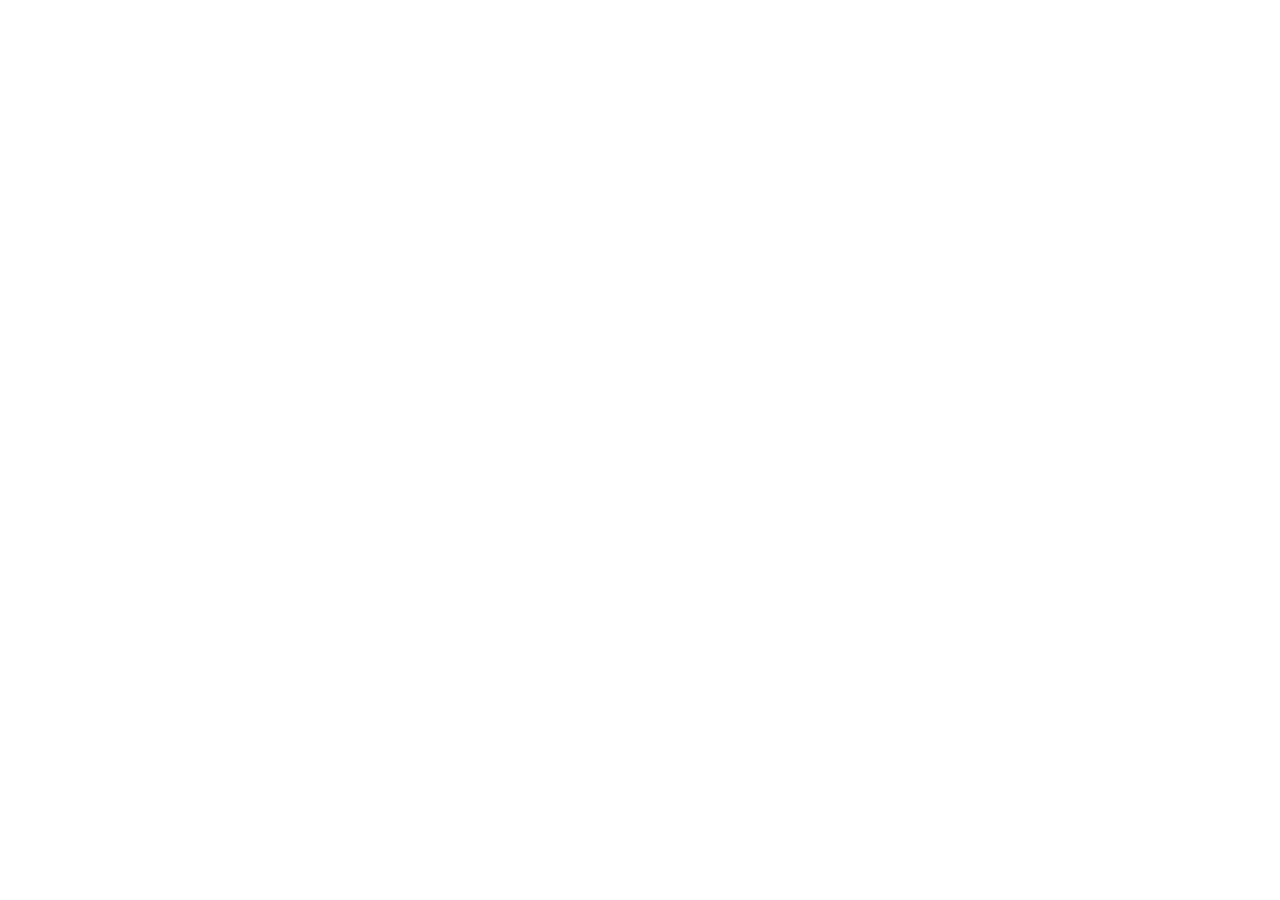
==== history.html @ 96cc74cd "htmlファイルの作成" ====
<!DOCTYPE html>
<html lang="ja">
    <head>
        <meta charset="UTF-8">
        <title>歴史</title>
        <link rel="stylesheet" type="text/css" href="css/style.css">
    <head>
    <body>
    </body>
</html>
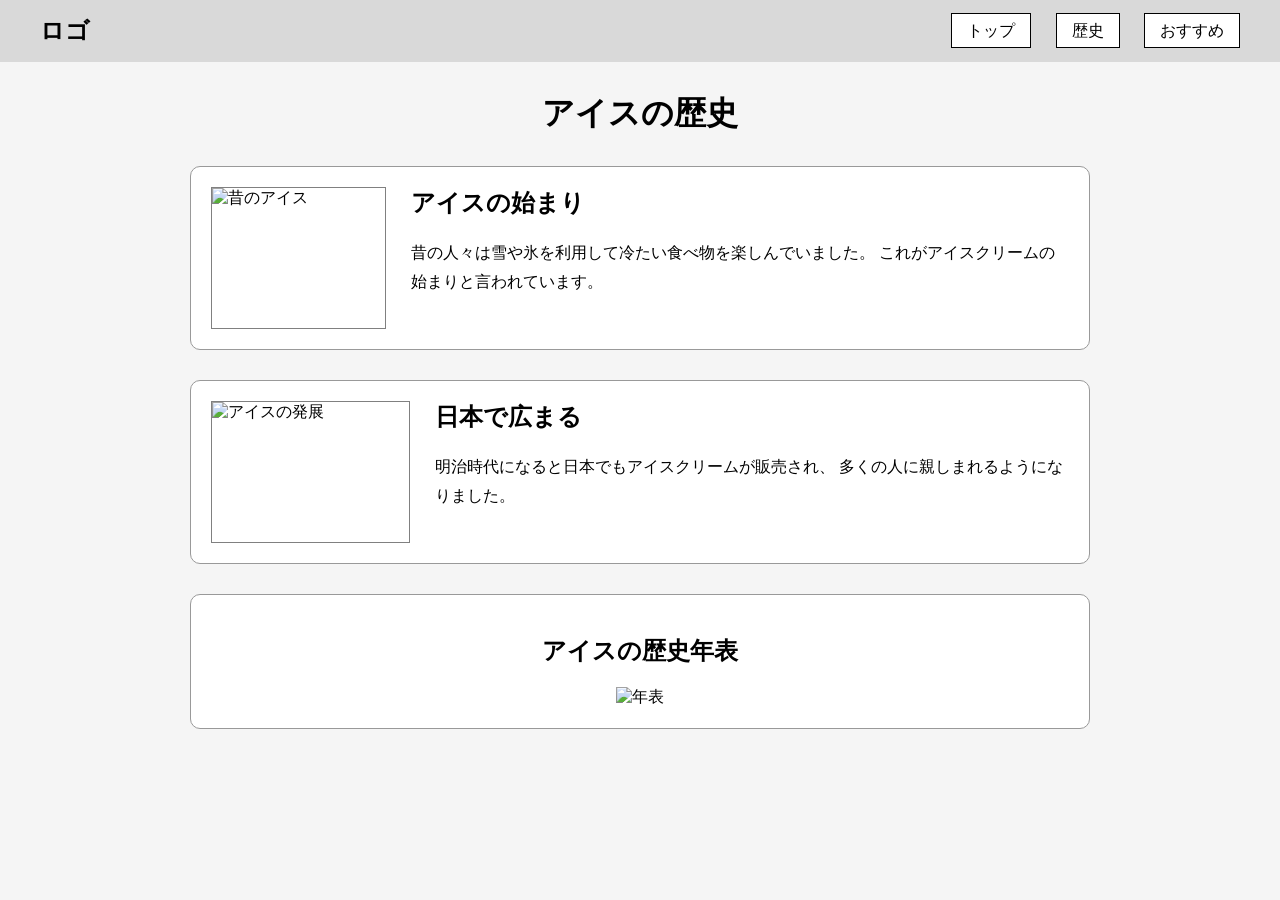
==== commit 864b294a: "歴史ページの枠組み作成" ====
--- a/history.html
+++ b/history.html
@@ -1,10 +1,75 @@
 <!DOCTYPE html>
 <html lang="ja">
-    <head>
-        <meta charset="UTF-8">
-        <title>歴史</title>
-        <link rel="stylesheet" type="text/css" href="css/style.css">
-    <head>
-    <body>
-    </body>
+<head>
+    <meta charset="UTF-8">
+    <title>アイスの歴史</title>
+    <link rel="stylesheet" href="css/history.css">
+</head>
+
+<body>
+
+<header>
+    <div class="logo">ロゴ</div>
+
+    <nav>
+        <a href="index.html">トップ</a>
+        <a href="history.html">歴史</a>
+        <a href="recommend.html">おすすめ</a>
+    </nav>
+</header>
+
+
+<main>
+
+<h1>アイスの歴史</h1>
+
+<section class="history">
+
+    <div class="history-box">
+
+        <img src="image/images.jpg" alt="昔のアイス">
+
+        <div class="text">
+            <h2>アイスの始まり</h2>
+
+            <p>
+                昔の人々は雪や氷を利用して冷たい食べ物を楽しんでいました。
+                これがアイスクリームの始まりと言われています。
+            </p>
+
+        </div>
+
+    </div>
+
+
+    <div class="history-box">
+
+        <img src="image/images.jpg" alt="アイスの発展">
+
+        <div class="text">
+            <h2>日本で広まる</h2>
+
+            <p>
+                明治時代になると日本でもアイスクリームが販売され、
+                多くの人に親しまれるようになりました。
+            </p>
+
+        </div>
+
+    </div>
+
+</section>
+
+
+<section class="timeline">
+
+    <h2>アイスの歴史年表</h2>
+
+    <img src="image/images.png" alt="年表">
+
+</section>
+
+</main>
+
+</body>
 </html>
--- a/css/history.css
+++ b/css/history.css
@@ -0,0 +1,97 @@
+/* 全体 */
+
+body{
+    margin:0;
+    font-family:Arial, sans-serif;
+    background:#f5f5f5;
+}
+
+
+/* ヘッダー */
+
+header{
+    display:flex;
+    justify-content:space-between;
+    align-items:center;
+    background:#d9d9d9;
+    padding:15px 40px;
+}
+
+.logo{
+    font-size:24px;
+    font-weight:bold;
+}
+
+nav a{
+    text-decoration:none;
+    color:black;
+    margin-left:20px;
+    padding:8px 15px;
+    border:1px solid black;
+    background:white;
+}
+
+nav a:hover{
+    background:#ddd;
+}
+
+
+/* メイン */
+
+main{
+    width:900px;
+    margin:30px auto;
+}
+
+h1{
+    text-align:center;
+    margin-bottom:30px;
+}
+
+
+/* 歴史説明 */
+
+.history-box{
+    display:flex;
+    align-items:flex-start;
+    background:white;
+    padding:20px;
+    margin-bottom:30px;
+    border:1px solid #999;
+    border-radius:10px;
+}
+
+.history-box img{
+    width:220px;
+    height:140px;
+    object-fit:cover;
+    border:1px solid gray;
+}
+
+.text{
+    margin-left:25px;
+}
+
+.text h2{
+    margin-top:0;
+}
+
+.text p{
+    line-height:1.8;
+}
+
+
+/* 年表 */
+
+.timeline{
+    background:white;
+    padding:20px;
+    border:1px solid #999;
+    border-radius:10px;
+    text-align:center;
+}
+
+.timeline img{
+    width:100%;
+    max-width:700px;
+}
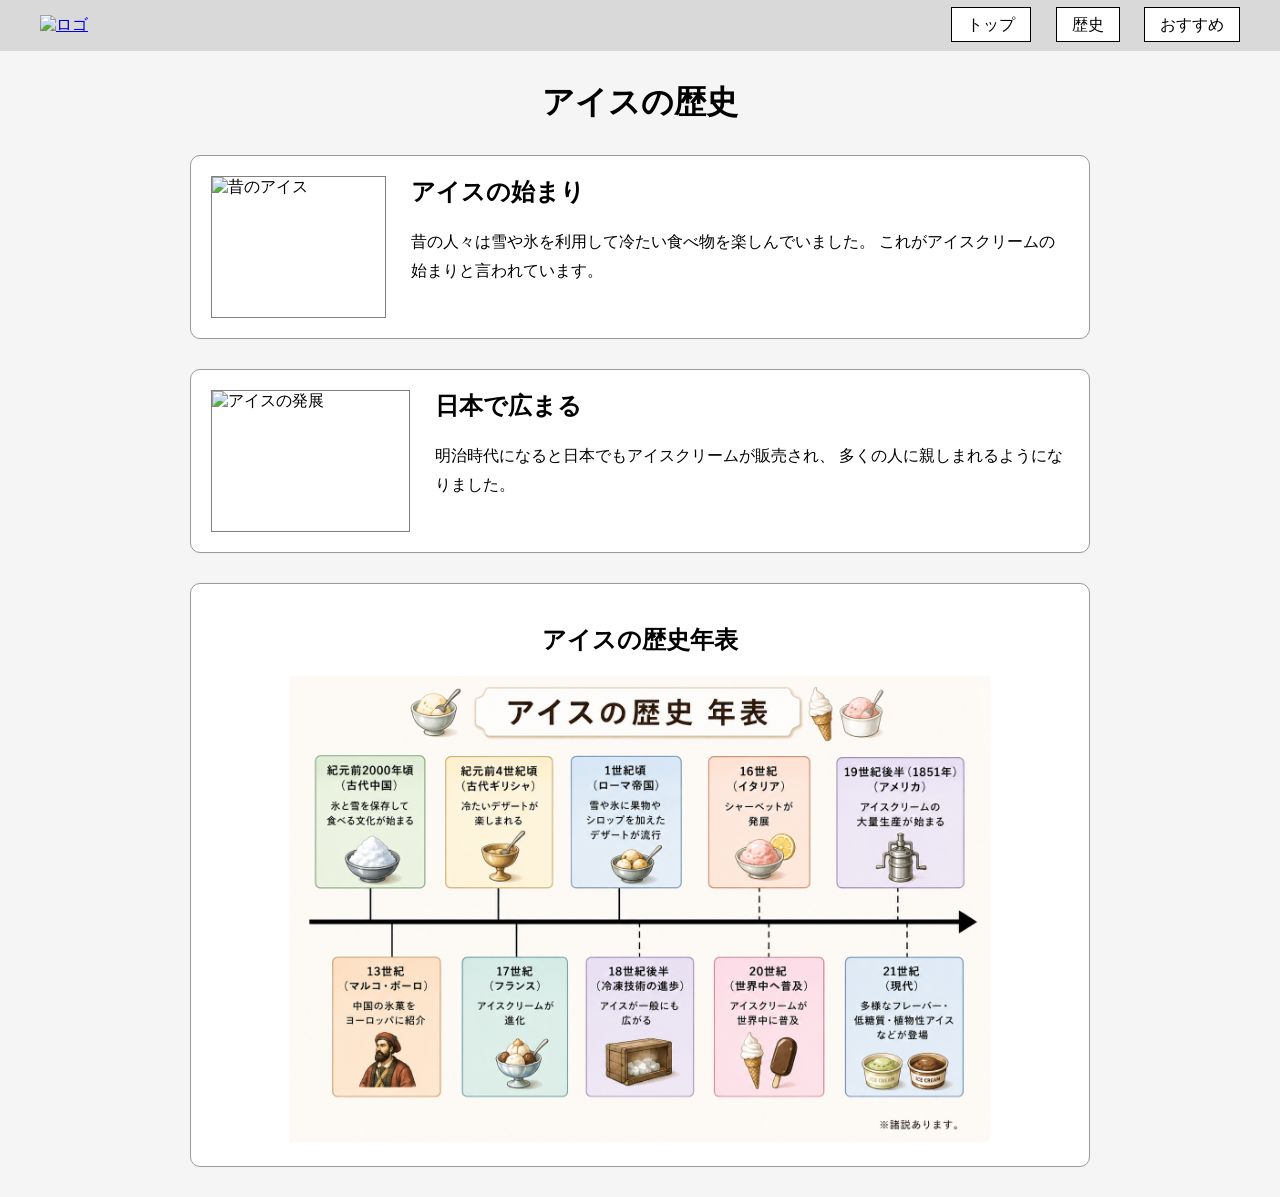
==== commit 4cbd0fab: "年表の作成とcssの整理" ====
--- a/history.html
+++ b/history.html
@@ -3,13 +3,16 @@
 <head>
     <meta charset="UTF-8">
     <title>アイスの歴史</title>
+    <link rel="stylesheet" href="css/style.css">
     <link rel="stylesheet" href="css/history.css">
 </head>
 
 <body>
 
 <header>
-    <div class="logo">ロゴ</div>
+    <a href="index.html">
+        <img src="images/logo.png" alt="ロゴ" height="24">
+    </a>
 
     <nav>
         <a href="index.html">トップ</a>
@@ -65,7 +68,7 @@
 
     <h2>アイスの歴史年表</h2>
 
-    <img src="image/images.png" alt="年表">
+    <img src="images/nenpyo.png" alt="年表">
 
 </section>
 
--- a/css/style.css
+++ b/css/style.css
@@ -0,0 +1,32 @@
+/* 全体 */
+
+body{
+    margin:0;
+    font-family:Arial, sans-serif;
+    background:#f5f5f5;
+}
+
+
+/* ヘッダー */
+
+header{
+    display:flex;
+    justify-content:space-between;
+    align-items:center;
+    background:#d9d9d9;
+    padding:15px 40px;
+}
+
+
+nav a{
+    text-decoration:none;
+    color:black;
+    margin-left:20px;
+    padding:8px 15px;
+    border:1px solid black;
+    background:white;
+}
+
+nav a:hover{
+    background:#ddd;
+}
--- a/css/history.css
+++ b/css/history.css
@@ -1,41 +1,3 @@
-/* 全体 */
-
-body{
-    margin:0;
-    font-family:Arial, sans-serif;
-    background:#f5f5f5;
-}
-
-
-/* ヘッダー */
-
-header{
-    display:flex;
-    justify-content:space-between;
-    align-items:center;
-    background:#d9d9d9;
-    padding:15px 40px;
-}
-
-.logo{
-    font-size:24px;
-    font-weight:bold;
-}
-
-nav a{
-    text-decoration:none;
-    color:black;
-    margin-left:20px;
-    padding:8px 15px;
-    border:1px solid black;
-    background:white;
-}
-
-nav a:hover{
-    background:#ddd;
-}
-
-
 /* メイン */
 
 main{
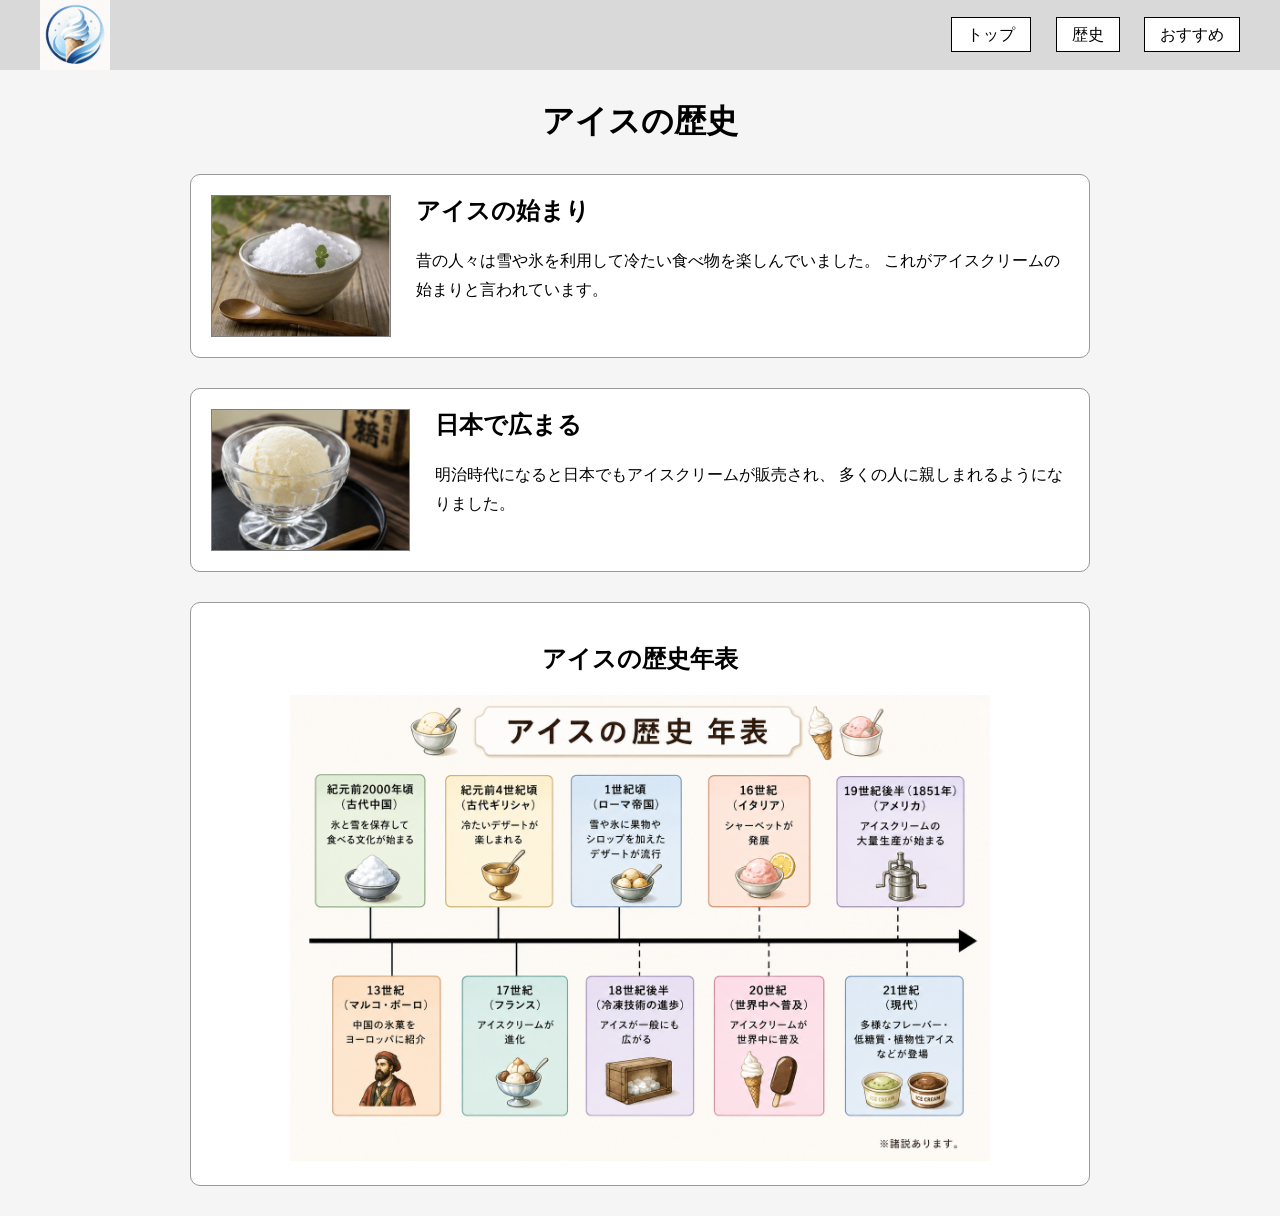
==== commit f32c3334: "ロゴと画像の作成" ====
--- a/history.html
+++ b/history.html
@@ -10,8 +10,8 @@
 <body>
 
 <header>
-    <a href="index.html">
-        <img src="images/logo.png" alt="ロゴ" height="24">
+    <a class="logo-link" href="index.html">
+        <img class="logo" src="images/logo.png" alt="ロゴ">
     </a>
 
     <nav>
@@ -30,7 +30,7 @@
 
     <div class="history-box">
 
-        <img src="image/images.jpg" alt="昔のアイス">
+        <img src="images/old_ice.png" alt="昔のアイス">
 
         <div class="text">
             <h2>アイスの始まり</h2>
@@ -47,7 +47,7 @@
 
     <div class="history-box">
 
-        <img src="image/images.jpg" alt="アイスの発展">
+        <img src="images/jp_1st_ice.png" alt="アイスの発展">
 
         <div class="text">
             <h2>日本で広まる</h2>
--- a/css/style.css
+++ b/css/style.css
@@ -1,32 +1,50 @@
-/* 全体 */
-
-body{
-    margin:0;
-    font-family:Arial, sans-serif;
-    background:#f5f5f5;
-}
-
-
-/* ヘッダー */
-
-header{
-    display:flex;
-    justify-content:space-between;
-    align-items:center;
-    background:#d9d9d9;
-    padding:15px 40px;
-}
-
-
-nav a{
-    text-decoration:none;
-    color:black;
-    margin-left:20px;
-    padding:8px 15px;
-    border:1px solid black;
-    background:white;
-}
-
-nav a:hover{
-    background:#ddd;
-}
+/* 全体 */
+
+body{
+    margin:0;
+    font-family:Arial, sans-serif;
+    background:#f5f5f5;
+}
+
+
+/* ヘッダー */
+
+header{
+    display:flex;
+    justify-content:space-between;
+    align-items:center;
+    height:70px;
+    background:#d9d9d9;
+    padding:0 40px;
+    box-sizing:border-box;
+}
+
+header > div{
+    height:100%;
+}
+
+.logo-link{
+    display:flex;
+    align-items:center;
+    height:100%;
+}
+
+.logo{
+    height:100%;
+    width:auto;
+    display:block;
+}
+
+
+nav a{
+    text-decoration:none;
+    color:black;
+    margin-left:20px;
+    padding:8px 15px;
+    border:1px solid black;
+    background:white;
+}
+
+nav a:hover{
+    background:#ddd;
+}
